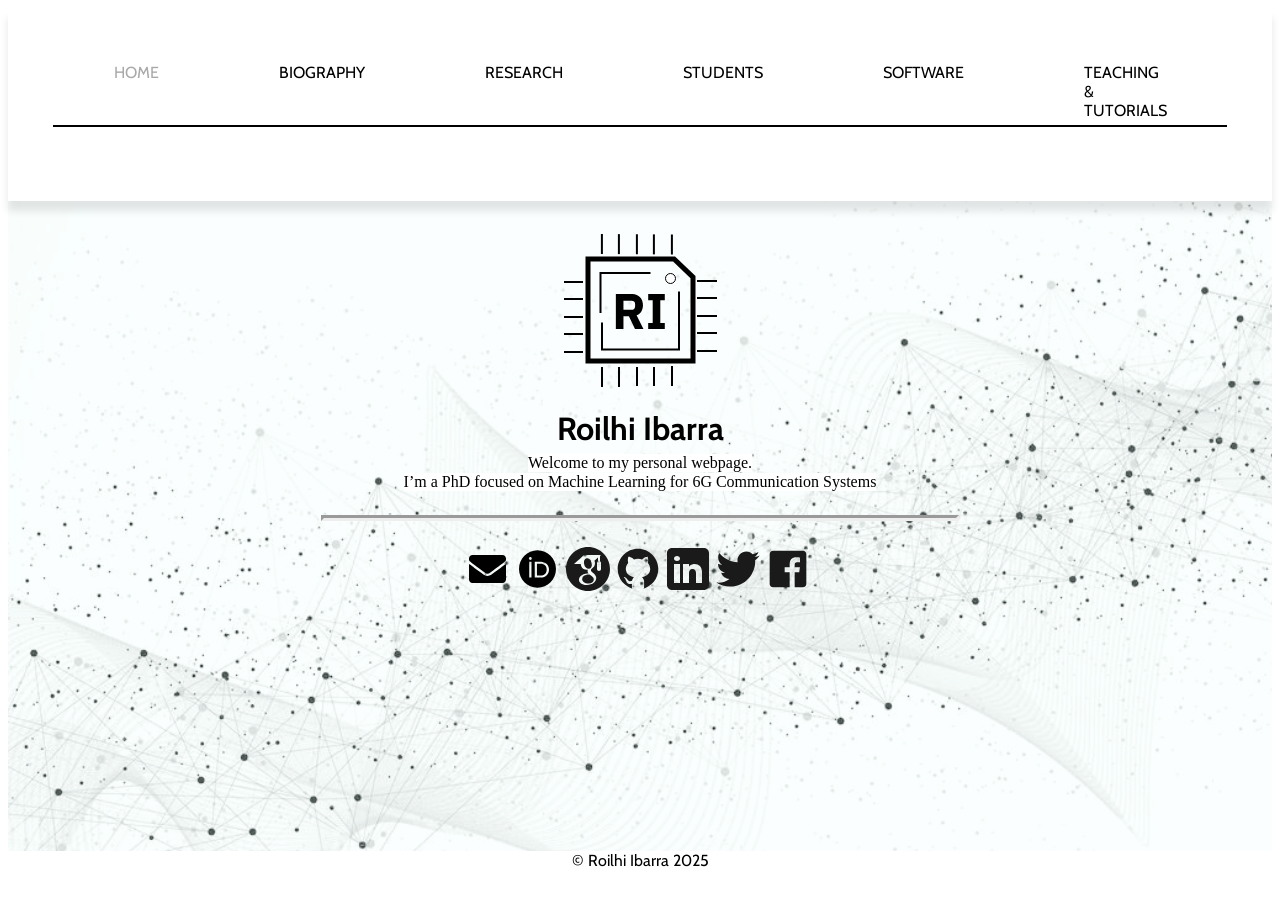
==== index.html @ 7169e662 "first commit" ====
<!DOCTYPE html>
<html lang="en">
<head>
    <meta charset="UTF-8">
    <meta name="viewport" content="width=device-width, initial-scale=1.0">
    <title> Roilhi Ibarra | Personal website </title>
    <link rel="stylesheet" href="./css/style.css">
</head>
<body>
    <div class="horizontal-menu-box">
    <nav class="horizontal-menu">
            <ul>
                <li class="horizontal-menu active">  HOME  </li>
                <li> <a href="biography.html" class="no-style"> BIOGRAPHY </a> </li>
                <li> <a href="research.html" class="no-style"> RESEARCH </a> </li>
                <li> <a href="students.html" class="no-style"> STUDENTS </a> </li>
                <li> <a href="portfolio.html" class="no-style"> SOFTWARE </a></li>
                <li> <a href="teaching_tutorials.html" class="no-style"> TEACHING & TUTORIALS </a></li>
            </ul>
        </nav>
        <div class="slider-container">
            EN <label class="switch">
                 <input type="checkbox">
                 <span class="slider"> </span>
             </label>
             ES
         </div>
    </div>
        <div class="background-container">
            <img src="/img/Logo_RFIH.svg" alt="Logo_RFIH">
            <h1> Roilhi Ibarra </h1>
            <p> Welcome to my personal webpage. </p>
            <p> I’m a PhD focused on Machine Learning for 6G 
                 Communication Systems </p>
                <hr style="width:50%">
            <ul>
                <li>
                    <div class="icon-container">
                        <a href="mailto:roilhi@gmail.com">
                            <img src="icons/envelope.svg" alt="mail-logo" class="icon" style="width: 75%;">
                        </a>
                    </div>
                </li>
                <li>
                    <div class="icon-container">
                        <a href="https://orcid.org/0000-0002-2366-0234">
                            <img src="/icons/orcid.svg" alt="orcid-logo" class="icon" style="width: 75%;">
                        </a>
                    </div>
                </li>
                <li> <div class="icon-container"> 
                    <a href="https://scholar.google.com/citations?user=oNncx8UAAAAJ&hl=es"><img src="/icons/google-scholar.svg" alt="gs_icon" class="icon"></a> 
                    </div>
                </li>
                <li>
                    <div class="icon-container"> 
                    <a href="https://github.com/roilhi"><img src="/icons/github.svg" alt="gt_icon" class="icon"> </a> 
                    </div>
                </li>
                <li>
                    <div class="icon-container"> 
                    <a href="https://www.linkedin.com/in/roilhi-frajo-ibarra-hern%C3%A1ndez-5015b366/"><img src="/icons/linkedin.svg" alt="lnk-icon" class="icon"> </a>
                    </div>
                </li>
                <li>
                    <div class="icon-container">  
                    <a href="https://x.com/roilhi"> <img src="/icons/twitter.svg" alt="tw-icon" class="icon"> </a>
                    </div>
                </li>
                <li> 
                    <div class="icon-container"> 
                    <a href="https://www.facebook.com/DrRoilhiIbarra/"> <img src="/icons/facebook.svg" alt="fb-icon" class="icon"> </a>
                    </div>
                </li>
            </ul>
        </div>
        <footer>
             &copy; Roilhi Ibarra 2025 
        </footer>
</body>
</html>
---- css/style.css ----
@import url('https://fonts.googleapis.com/css2?family=Cabin:wght@400;700&display=swap'); 

@import url('https://fonts.cdnfonts.com/css/chakra-petch');
/* Font type */
body {
    font-family: 'Cabin', sans-serif;
}

/* My navigation menu */ 
.horizontal-menu-box{
    background-color: #ffffff;
    box-shadow: 0px 10px 8px rgba(0,0,0,0.1);
    padding: 20px;
    position: relative;
}
/*
.horizontal-menu{
    background-color: #ffffff;
    box-shadow: 0px 4px 6px rgba(0,0,0,0.1);
    padding: 0;
}
*/
.horizontal-menu ul {
    list-style-type: none;
    margin: 25px;
    display: flex;
    justify-content: center;
    border-bottom: 2.5px solid #000000;
    padding: 5px;
}

.horizontal-menu li{
    float: left;
    margin-top: 5px;
    margin-right: 60px;
    margin-left: 60px;
}

.horizontal-menu li:hover{
    color: gray;
}

a.no-style{
    color:inherit;
    text-decoration: none;
    cursor: default;
}


.horizontal-menu li.active{
    color: darkgray;
}

.background-container {
    background-image: url('/img/bg_ai_website.svg'); /* Replace 'your-image.jpg' with the path to your image */
    background-size: cover; /* Ensures the image covers the entire container */
    background-position: center; /* Centers the image */
    background-repeat: repeat; 
    height: 650px; /* Set the height of the container */
    display: flex;
    flex-direction: column;
    justify-content: center;
    align-items: center;
}
.background-container img{
    margin-top: -200px;
}

.background-container h1{
    margin-top: -15 px;
    font-size: 65;
}
.background-container p{
    font-family: Chakra Petch Medium;
    font-size: 24;
    margin-top: -15px;
    background-color: #ffffff;
}

.background-container hr{
    display: block;
    margin-top: 0.5em;
    margin-bottom: 0.5em;
    margin-left: auto;
    margin-right: auto;
    border-style: inset;
    border-width: 3px;
}

.background-container ul{
    list-style-type: none;
    display: flex;
    justify-content: center;
    margin: 10px;
    padding: 10px;
    margin-top: 40px;
    margin-left: 15px;
    margin-right: 20px;
}


.icon-container {
    display: inline-block;
    text-align: center;
}

.icon {
    width: 50px; /* Set the size of your icon */
    height: 50px; /* Maintain the aspect ratio */
    transition: transform 0.3s ease; /* Smooth scaling effect */
}

.icon:hover {
    transform: scale(1.2); /* Increase size by 20% */
}


.switch{
    position: relative;
    display: inline-block;
    width: 45px;
    height: 29px;
}

.switch input{
    opacity: 0;
    width: 0;
    height: 0;
}

.slider{
    position: absolute;
    cursor: pointer;
    top: 0;
    left: 0;
    right: 0;
    bottom: 0;
    background-color: #ccc;
    -webkit-transition: .4s;
    transition: 4s;
}

.slider:before{
    position: absolute;
    content: "";
    height: 18px;
    width: 18px;
    bottom: 3px;
    top: 4px;
    background-color: white;
    -webkit-transition: .4s;
    transition: .4s;
}

input:checked + .slider{
    background-color: #ccc;
}

input:focus + .slider{
    box-shadow: 0 0 1px #ccc;
}

input:checked + .slider:before{
    -webkit-transform: translateX(26px);
    -ms-transform: translateX(26px);
    transform: translateX(26px);
}
/* Slider round */
.slider.round{
    border-radius: 34px;
}

.slider.round:before{
    border-radius: 50%;
}

.slider-container{
    position: relative;
    margin-right: 0;
    margin-left: 0;
    top: 0;
    left: 1275px;
}
footer {
  text-align: center;
}
.bio-container{
    margin-top: 50px;
    margin-left: 500px;
    margin-right: 50px;
}

.content-container{
    margin-top: 50px;
    margin-left: 350px;
    margin-right: 100px;
}
.prof_pic{
    float: left;
    margin-top: 100px;
    margin-left: 200px;
}
.badge_image.img {
    display: block;
    border-radius: 40%;
}

.column {
  float: left;
  width: 75%;
  padding: 0 10px;
}

/* Remove extra left and right margins, due to padding in columns */
.row {margin: 0 -5px;}

/* Clear floats after the columns */
.row:after {
  content: "";
  display: table;
  clear: both;
}

/* Style the counter cards */
.card {
  box-shadow: 0 4px 8px 0 rgba(0, 0, 0, 0.2); /* this adds the "card" effect */
  padding: 16px;
  text-align: center;
  background-color: #ffffff;
  margin-bottom: 30px;
}

/* Responsive columns - one column layout (vertical) on small screens */
@media screen and (max-width: 600px) {
  .column {
    width: 100%;
    display: block;
    margin-bottom: 20px;
  }
}
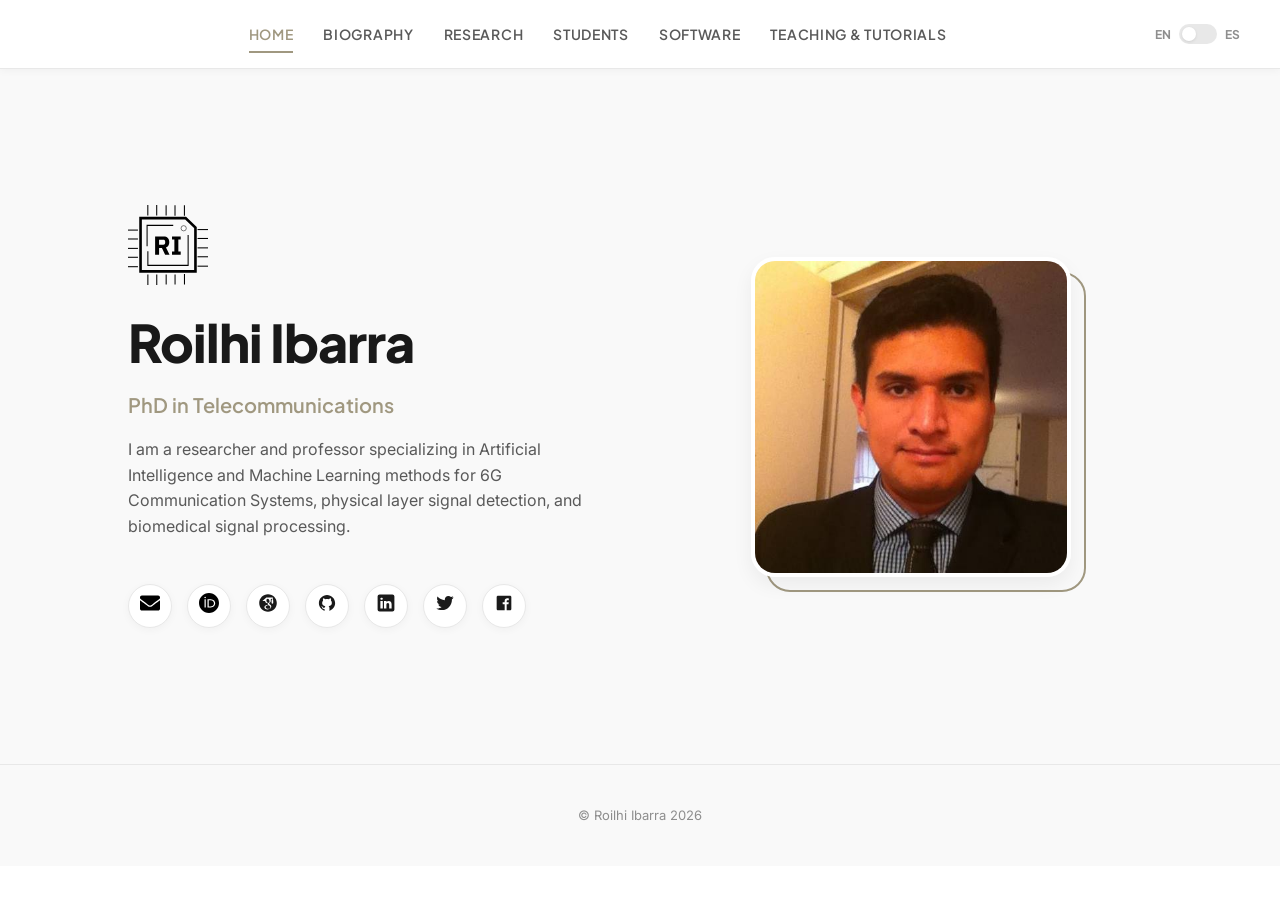
==== commit 20fb9c91: "Redesign portfolio with warm-minimalist aesthetic inspired by Behance mockup" ====
--- a/index.html
+++ b/index.html
@@ -3,79 +3,88 @@
 <head>
     <meta charset="UTF-8">
     <meta name="viewport" content="width=device-width, initial-scale=1.0">
-    <title> Roilhi Ibarra | Personal website </title>
+    <title>Roilhi Ibarra | Personal Website</title>
     <link rel="stylesheet" href="./css/style.css">
+    <link rel="icon" type="image/x-icon" href="/img/Logo_RFIH.ico">
 </head>
 <body>
     <div class="horizontal-menu-box">
-    <nav class="horizontal-menu">
+        <nav class="horizontal-menu">
             <ul>
-                <li class="horizontal-menu active">  HOME  </li>
-                <li> <a href="biography.html" class="no-style"> BIOGRAPHY </a> </li>
-                <li> <a href="research.html" class="no-style"> RESEARCH </a> </li>
-                <li> <a href="students.html" class="no-style"> STUDENTS </a> </li>
-                <li> <a href="portfolio.html" class="no-style"> SOFTWARE </a></li>
-                <li> <a href="teaching_tutorials.html" class="no-style"> TEACHING & TUTORIALS </a></li>
+                <li class="active"><a href="index.html">HOME</a></li>
+                <li><a href="biography.html">BIOGRAPHY</a></li>
+                <li><a href="research.html">RESEARCH</a></li>
+                <li><a href="students.html">STUDENTS</a></li>
+                <li><a href="portfolio.html">SOFTWARE</a></li>
+                <li><a href="teaching_tutorials.html">TEACHING & TUTORIALS</a></li>
             </ul>
         </nav>
         <div class="slider-container">
-            EN <label class="switch">
-                 <input type="checkbox">
-                 <span class="slider"> </span>
-             </label>
-             ES
-         </div>
+            EN 
+            <label class="switch">
+                <input type="checkbox">
+                <span class="slider"></span>
+            </label>
+            ES
+        </div>
     </div>
-        <div class="background-container">
-            <img src="/img/Logo_RFIH.svg" alt="Logo_RFIH">
-            <h1> Roilhi Ibarra </h1>
-            <p> Welcome to my personal webpage. </p>
-            <p> I’m a PhD focused on Machine Learning for 6G 
-                 Communication Systems </p>
-                <hr style="width:50%">
-            <ul>
-                <li>
+
+    <div class="background-container">
+        <div class="hero-wrapper">
+            <div class="hero-content">
+                <img src="/img/Logo_RFIH.svg" alt="Logo_RFIH" class="hero-logo">
+                <h1>Roilhi Ibarra</h1>
+                <div class="subtitle">PhD in Telecommunications</div>
+                <p class="description">
+                    I am a researcher and professor specializing in Artificial Intelligence and Machine Learning methods for 6G Communication Systems, physical layer signal detection, and biomedical signal processing.
+                </p>
+                <div class="social-icons-list">
                     <div class="icon-container">
-                        <a href="mailto:roilhi@gmail.com">
-                            <img src="icons/envelope.svg" alt="mail-logo" class="icon" style="width: 75%;">
+                        <a href="mailto:roilhi@gmail.com" title="Email">
+                            <img src="icons/envelope.svg" alt="mail" class="icon">
                         </a>
                     </div>
-                </li>
-                <li>
                     <div class="icon-container">
-                        <a href="https://orcid.org/0000-0002-2366-0234">
-                            <img src="/icons/orcid.svg" alt="orcid-logo" class="icon" style="width: 75%;">
+                        <a href="https://orcid.org/0000-0002-2366-0234" target="_blank" title="ORCID">
+                            <img src="icons/orcid.svg" alt="orcid" class="icon">
                         </a>
                     </div>
-                </li>
-                <li> <div class="icon-container"> 
-                    <a href="https://scholar.google.com/citations?user=oNncx8UAAAAJ&hl=es"><img src="/icons/google-scholar.svg" alt="gs_icon" class="icon"></a> 
+                    <div class="icon-container">
+                        <a href="https://scholar.google.com/citations?user=oNncx8UAAAAJ&hl=es" target="_blank" title="Google Scholar">
+                            <img src="icons/google-scholar.svg" alt="scholar" class="icon">
+                        </a>
                     </div>
-                </li>
-                <li>
-                    <div class="icon-container"> 
-                    <a href="https://github.com/roilhi"><img src="/icons/github.svg" alt="gt_icon" class="icon"> </a> 
+                    <div class="icon-container">
+                        <a href="https://github.com/roilhi" target="_blank" title="GitHub">
+                            <img src="icons/github.svg" alt="github" class="icon">
+                        </a>
                     </div>
-                </li>
-                <li>
-                    <div class="icon-container"> 
-                    <a href="https://www.linkedin.com/in/roilhi-frajo-ibarra-hern%C3%A1ndez-5015b366/"><img src="/icons/linkedin.svg" alt="lnk-icon" class="icon"> </a>
+                    <div class="icon-container">
+                        <a href="https://www.linkedin.com/in/roilhi-frajo-ibarra-hern%C3%A1ndez-5015b366/" target="_blank" title="LinkedIn">
+                            <img src="icons/linkedin.svg" alt="linkedin" class="icon">
+                        </a>
                     </div>
-                </li>
-                <li>
-                    <div class="icon-container">  
-                    <a href="https://x.com/roilhi"> <img src="/icons/twitter.svg" alt="tw-icon" class="icon"> </a>
+                    <div class="icon-container">
+                        <a href="https://x.com/roilhi" target="_blank" title="X (Twitter)">
+                            <img src="icons/twitter.svg" alt="twitter" class="icon">
+                        </a>
                     </div>
-                </li>
-                <li> 
-                    <div class="icon-container"> 
-                    <a href="https://www.facebook.com/DrRoilhiIbarra/"> <img src="/icons/facebook.svg" alt="fb-icon" class="icon"> </a>
+                    <div class="icon-container">
+                        <a href="https://www.facebook.com/DrRoilhiIbarra/" target="_blank" title="Facebook">
+                            <img src="icons/facebook.svg" alt="facebook" class="icon">
+                        </a>
                     </div>
-                </li>
-            </ul>
+                </div>
+            </div>
+            <div class="prof-pic-container">
+                <div class="prof-pic-frame"></div>
+                <img src="roilhi_profile.jpg" alt="Dr. Roilhi Ibarra" class="badge_image">
+            </div>
         </div>
-        <footer>
-             &copy; Roilhi Ibarra 2025 
-        </footer>
+    </div>
+
+    <footer>
+        <p>&copy; Roilhi Ibarra 2026</p>
+    </footer>
 </body>
 </html>
--- a/css/style.css
+++ b/css/style.css
@@ -1,240 +1,710 @@
-@import url('https://fonts.googleapis.com/css2?family=Cabin:wght@400;700&display=swap'); 
-
-@import url('https://fonts.cdnfonts.com/css/chakra-petch');
-/* Font type */
+/* ----------------------------------------------------
+   PREMIUM PORTFOLIO DESIGN SYSTEM
+   Dr. Roilhi Ibarra - Portfolio Redesign
+   ---------------------------------------------------- */
+
+@import url('https://fonts.googleapis.com/css2?family=Inter:wght@300;400;500;600&family=Plus+Jakarta+Sans:wght@400;500;600;700;800&display=swap');
+
+:root {
+    /* Fonts */
+    --font-heading: 'Plus Jakarta Sans', sans-serif;
+    --font-body: 'Inter', sans-serif;
+
+    /* Colors */
+    --bg-primary: #FFFFFF;
+    --bg-secondary: #F9F9F9;
+    --bg-tertiary: #F3F3F3;
+    
+    --text-primary: #191919;
+    --text-secondary: #595959;
+    --text-muted: #8E8E8E;
+    
+    --accent: #A09880; /* Earthy muted gold */
+    --accent-hover: #807860;
+    --accent-light: rgba(160, 152, 128, 0.1); /* 10% opacity gold */
+    
+    --border-color: #E8E8E8;
+    --card-bg: #FFFFFF;
+
+    /* Shadows */
+    --shadow-sm: 0 2px 8px rgba(0, 0, 0, 0.04);
+    --shadow-md: 0 8px 20px rgba(0, 0, 0, 0.06);
+    --shadow-lg: 0 16px 36px rgba(0, 0, 0, 0.08);
+
+    /* Transitions */
+    --transition-smooth: all 0.3s cubic-bezier(0.25, 0.8, 0.25, 1);
+    --transition-quick: all 0.2s ease;
+}
+
+/* ----------------------------------------------------
+   BASE STYLES
+   ---------------------------------------------------- */
+* {
+    box-sizing: border-box;
+    margin: 0;
+    padding: 0;
+}
+
 body {
-    font-family: 'Cabin', sans-serif;
-}
-
-/* My navigation menu */ 
-.horizontal-menu-box{
-    background-color: #ffffff;
-    box-shadow: 0px 10px 8px rgba(0,0,0,0.1);
-    padding: 20px;
-    position: relative;
-}
-/*
-.horizontal-menu{
-    background-color: #ffffff;
-    box-shadow: 0px 4px 6px rgba(0,0,0,0.1);
-    padding: 0;
-}
-*/
+    font-family: var(--font-body);
+    background-color: var(--bg-primary);
+    color: var(--text-secondary);
+    line-height: 1.6;
+    overflow-x: hidden;
+    -webkit-font-smoothing: antialiased;
+}
+
+h1, h2, h3, h4, h5, h6 {
+    font-family: var(--font-heading);
+    color: var(--text-primary);
+    font-weight: 700;
+    line-height: 1.3;
+}
+
+a {
+    color: var(--accent);
+    text-decoration: none;
+    transition: var(--transition-quick);
+}
+
+a:hover {
+    color: var(--accent-hover);
+}
+
+ul {
+    list-style-position: inside;
+}
+
+/* ----------------------------------------------------
+   HEADER & STICKY NAVIGATION
+   ---------------------------------------------------- */
+.horizontal-menu-box {
+    background-color: rgba(255, 255, 255, 0.95);
+    backdrop-filter: blur(10px);
+    border-bottom: 1px solid var(--border-color);
+    padding: 15px 40px;
+    position: sticky;
+    top: 0;
+    z-index: 100;
+    display: flex;
+    justify-content: space-between;
+    align-items: center;
+    box-shadow: var(--shadow-sm);
+}
+
+.horizontal-menu {
+    width: 100%;
+}
+
 .horizontal-menu ul {
     list-style-type: none;
-    margin: 25px;
-    display: flex;
-    justify-content: center;
-    border-bottom: 2.5px solid #000000;
-    padding: 5px;
-}
-
-.horizontal-menu li{
-    float: left;
-    margin-top: 5px;
-    margin-right: 60px;
-    margin-left: 60px;
-}
-
-.horizontal-menu li:hover{
-    color: gray;
-}
-
-a.no-style{
-    color:inherit;
-    text-decoration: none;
-    cursor: default;
-}
-
-
-.horizontal-menu li.active{
-    color: darkgray;
-}
-
-.background-container {
-    background-image: url('/img/bg_ai_website.svg'); /* Replace 'your-image.jpg' with the path to your image */
-    background-size: cover; /* Ensures the image covers the entire container */
-    background-position: center; /* Centers the image */
-    background-repeat: repeat; 
-    height: 650px; /* Set the height of the container */
-    display: flex;
-    flex-direction: column;
+    display: flex;
     justify-content: center;
     align-items: center;
-}
-.background-container img{
-    margin-top: -200px;
-}
-
-.background-container h1{
-    margin-top: -15 px;
-    font-size: 65;
-}
-.background-container p{
-    font-family: Chakra Petch Medium;
-    font-size: 24;
-    margin-top: -15px;
-    background-color: #ffffff;
-}
-
-.background-container hr{
-    display: block;
-    margin-top: 0.5em;
-    margin-bottom: 0.5em;
-    margin-left: auto;
-    margin-right: auto;
-    border-style: inset;
-    border-width: 3px;
-}
-
-.background-container ul{
-    list-style-type: none;
-    display: flex;
-    justify-content: center;
-    margin: 10px;
-    padding: 10px;
-    margin-top: 40px;
-    margin-left: 15px;
-    margin-right: 20px;
-}
-
-
-.icon-container {
-    display: inline-block;
-    text-align: center;
-}
-
-.icon {
-    width: 50px; /* Set the size of your icon */
-    height: 50px; /* Maintain the aspect ratio */
-    transition: transform 0.3s ease; /* Smooth scaling effect */
-}
-
-.icon:hover {
-    transform: scale(1.2); /* Increase size by 20% */
-}
-
-
-.switch{
+    gap: 30px;
+}
+
+.horizontal-menu li {
+    font-family: var(--font-heading);
+    font-size: 14px;
+    font-weight: 600;
+    letter-spacing: 0.05em;
+    position: relative;
+    padding: 8px 0;
+}
+
+.horizontal-menu a {
+    color: var(--text-secondary);
+    text-transform: uppercase;
+}
+
+.horizontal-menu a:hover,
+.horizontal-menu li.active a,
+.horizontal-menu li.active {
+    color: var(--accent) !important;
+}
+
+/* Underline Animation */
+.horizontal-menu li::after {
+    content: '';
+    position: absolute;
+    bottom: 0;
+    left: 0;
+    width: 0;
+    height: 2px;
+    background-color: var(--accent);
+    transition: var(--transition-quick);
+}
+
+.horizontal-menu li:hover::after,
+.horizontal-menu li.active::after {
+    width: 100%;
+}
+
+/* Language Switcher */
+.slider-container {
+    display: flex;
+    align-items: center;
+    font-family: var(--font-heading);
+    font-size: 12px;
+    font-weight: 700;
+    color: var(--text-muted);
+    gap: 8px;
+    white-space: nowrap;
+}
+
+.switch {
     position: relative;
     display: inline-block;
-    width: 45px;
-    height: 29px;
-}
-
-.switch input{
+    width: 38px;
+    height: 20px;
+}
+
+.switch input {
     opacity: 0;
     width: 0;
     height: 0;
 }
 
-.slider{
+.slider {
     position: absolute;
     cursor: pointer;
     top: 0;
     left: 0;
     right: 0;
     bottom: 0;
-    background-color: #ccc;
-    -webkit-transition: .4s;
-    transition: 4s;
-}
-
-.slider:before{
+    background-color: var(--border-color);
+    border-radius: 20px;
+    transition: var(--transition-quick);
+}
+
+.slider:before {
     position: absolute;
     content: "";
-    height: 18px;
-    width: 18px;
+    height: 14px;
+    width: 14px;
+    left: 3px;
     bottom: 3px;
-    top: 4px;
     background-color: white;
-    -webkit-transition: .4s;
-    transition: .4s;
-}
-
-input:checked + .slider{
-    background-color: #ccc;
-}
-
-input:focus + .slider{
-    box-shadow: 0 0 1px #ccc;
-}
-
-input:checked + .slider:before{
-    -webkit-transform: translateX(26px);
-    -ms-transform: translateX(26px);
-    transform: translateX(26px);
-}
-/* Slider round */
-.slider.round{
-    border-radius: 34px;
-}
-
-.slider.round:before{
     border-radius: 50%;
-}
-
-.slider-container{
+    transition: var(--transition-quick);
+    box-shadow: 0 1px 3px rgba(0,0,0,0.1);
+}
+
+input:checked + .slider {
+    background-color: var(--accent);
+}
+
+input:checked + .slider:before {
+    transform: translateX(18px);
+}
+
+/* ----------------------------------------------------
+   HOME / HERO SECTION
+   ---------------------------------------------------- */
+.background-container {
+    background-color: var(--bg-secondary);
+    min-height: calc(85vh - 70px);
+    display: flex;
+    justify-content: center;
+    align-items: center;
+    padding: 60px 10%;
     position: relative;
-    margin-right: 0;
-    margin-left: 0;
-    top: 0;
-    left: 1275px;
-}
+}
+
+/* Modern Two Column Hero layout (when we update index.html) */
+.hero-wrapper {
+    display: grid;
+    grid-template-columns: 1fr 1fr;
+    gap: 60px;
+    align-items: center;
+    width: 100%;
+    max-width: 1200px;
+}
+
+.hero-content {
+    display: flex;
+    flex-direction: column;
+    align-items: flex-start;
+}
+
+.hero-logo {
+    width: 80px;
+    height: 80px;
+    margin-bottom: 24px;
+    animation: rotateSlow 20s linear infinite;
+}
+
+@keyframes rotateSlow {
+    from { transform: rotate(0deg); }
+    to { transform: rotate(360deg); }
+}
+
+.hero-content h1 {
+    font-size: 52px;
+    font-weight: 800;
+    margin-bottom: 12px;
+    letter-spacing: -0.02em;
+    color: var(--text-primary);
+}
+
+.hero-content .subtitle {
+    font-size: 20px;
+    color: var(--accent);
+    font-family: var(--font-heading);
+    font-weight: 600;
+    margin-bottom: 16px;
+}
+
+.hero-content .description {
+    font-size: 16px;
+    color: var(--text-secondary);
+    margin-bottom: 30px;
+    max-width: 500px;
+}
+
+/* Profile Picture Frame Effect */
+.prof-pic-container {
+    position: relative;
+    width: 320px;
+    height: 320px;
+    justify-self: center;
+}
+
+.prof-pic-frame {
+    position: absolute;
+    top: 15px;
+    left: 15px;
+    width: 100%;
+    height: 100%;
+    border: 2px solid var(--accent);
+    border-radius: 24px;
+    z-index: 1;
+    transition: var(--transition-smooth);
+}
+
+.prof-pic-container:hover .prof-pic-frame {
+    transform: translate(-8px, -8px);
+    background-color: var(--accent-light);
+}
+
+.badge_image {
+    position: relative;
+    width: 100%;
+    height: 100%;
+    object-fit: cover;
+    border-radius: 24px;
+    border: 4px solid var(--bg-primary);
+    box-shadow: var(--shadow-md);
+    z-index: 2;
+    transition: var(--transition-smooth);
+}
+
+.prof-pic-container:hover .badge_image {
+    transform: translate(4px, 4px);
+}
+
+/* Social Icons */
+.background-container ul,
+.social-icons-list {
+    list-style-type: none;
+    display: flex;
+    gap: 15px;
+    margin-top: 15px;
+}
+
+.icon-container {
+    width: 44px;
+    height: 44px;
+    background-color: var(--bg-primary);
+    border: 1px solid var(--border-color);
+    border-radius: 50%;
+    display: flex;
+    justify-content: center;
+    align-items: center;
+    transition: var(--transition-smooth);
+    box-shadow: var(--shadow-sm);
+}
+
+.icon-container:hover {
+    border-color: var(--accent);
+    transform: translateY(-4px);
+    box-shadow: var(--shadow-md);
+}
+
+.icon {
+    width: 20px;
+    height: 20px;
+    transition: var(--transition-quick);
+}
+
+.icon-container:hover .icon {
+    filter: sepia(50%) saturate(1000%) hue-rotate(10deg); /* shift icon to goldish tint if black */
+}
+
+/* ----------------------------------------------------
+   CONTAINERS & LAYOUT UTILITIES
+   ---------------------------------------------------- */
+.content-container,
+.bio-container {
+    max-width: 1100px;
+    margin: 60px auto;
+    padding: 0 40px;
+}
+
+.grid-2 {
+    display: grid;
+    grid-template-columns: 1fr 1fr;
+    gap: 40px;
+}
+
+.grid-3 {
+    display: grid;
+    grid-template-columns: 1fr 1fr 1fr;
+    gap: 30px;
+}
+
+@media screen and (max-width: 900px) {
+    .grid-2, .grid-3, .hero-wrapper {
+        grid-template-columns: 1fr;
+        gap: 40px;
+    }
+    .background-container {
+        padding: 40px 20px;
+    }
+    .horizontal-menu-box {
+        flex-direction: column;
+        gap: 15px;
+        padding: 15px 20px;
+    }
+}
+
+/* ----------------------------------------------------
+   TIMELINE (For Biography)
+   ---------------------------------------------------- */
+.timeline {
+    position: relative;
+    margin: 40px 0;
+    padding-left: 30px;
+    border-left: 2px solid var(--border-color);
+}
+
+.timeline-item {
+    position: relative;
+    margin-bottom: 40px;
+}
+
+.timeline-item::before {
+    content: '';
+    position: absolute;
+    left: -37px;
+    top: 5px;
+    width: 12px;
+    height: 12px;
+    border-radius: 50%;
+    background-color: var(--accent);
+    border: 3px solid var(--bg-primary);
+    box-shadow: 0 0 0 3px var(--accent-light);
+    transition: var(--transition-quick);
+}
+
+.timeline-item:hover::before {
+    background-color: var(--accent-hover);
+    transform: scale(1.2);
+}
+
+.timeline-date {
+    font-family: var(--font-heading);
+    font-size: 13px;
+    font-weight: 700;
+    color: var(--accent);
+    margin-bottom: 5px;
+}
+
+.timeline-title {
+    font-size: 18px;
+    margin-bottom: 5px;
+}
+
+.timeline-institution {
+    font-size: 14px;
+    color: var(--text-muted);
+    margin-bottom: 10px;
+}
+
+/* ----------------------------------------------------
+   CARDS (For Students, Projects, Courses)
+   ---------------------------------------------------- */
+.card {
+    background-color: var(--card-bg);
+    border: 1px solid var(--border-color);
+    border-radius: 16px;
+    padding: 30px;
+    transition: var(--transition-smooth);
+    box-shadow: var(--shadow-sm);
+    display: flex;
+    flex-direction: column;
+    height: 100%;
+}
+
+.card:hover {
+    transform: translateY(-6px);
+    box-shadow: var(--shadow-md);
+    border-color: var(--accent);
+}
+
+.card h3 {
+    font-size: 20px;
+    margin-bottom: 10px;
+    color: var(--text-primary);
+}
+
+.card p {
+    font-size: 14px;
+    color: var(--text-secondary);
+    margin-bottom: 15px;
+}
+
+.card .institution {
+    font-weight: 600;
+    color: var(--accent);
+    font-size: 13px;
+    margin-bottom: 8px;
+}
+
+/* ----------------------------------------------------
+   TAGS & BADGES
+   ---------------------------------------------------- */
+.tag-container {
+    display: flex;
+    flex-wrap: wrap;
+    gap: 8px;
+    margin: 15px 0;
+}
+
+.tag {
+    background-color: var(--bg-secondary);
+    border: 1px solid var(--border-color);
+    color: var(--text-secondary);
+    padding: 4px 12px;
+    border-radius: 20px;
+    font-size: 12px;
+    font-weight: 500;
+    transition: var(--transition-quick);
+}
+
+.tag-accent {
+    background-color: var(--accent-light);
+    border: 1px solid rgba(160, 152, 128, 0.2);
+    color: var(--accent-hover);
+}
+
+.tag:hover {
+    background-color: var(--accent);
+    color: white;
+    border-color: var(--accent);
+}
+
+/* ----------------------------------------------------
+   BUTTONS
+   ---------------------------------------------------- */
+.btn {
+    display: inline-flex;
+    align-items: center;
+    justify-content: center;
+    padding: 12px 24px;
+    border-radius: 30px;
+    font-family: var(--font-heading);
+    font-weight: 600;
+    font-size: 14px;
+    cursor: pointer;
+    transition: var(--transition-smooth);
+    border: none;
+    gap: 8px;
+}
+
+.btn-primary {
+    background-color: var(--accent);
+    color: white !important;
+    box-shadow: 0 4px 12px rgba(160, 152, 128, 0.2);
+}
+
+.btn-primary:hover {
+    background-color: var(--accent-hover);
+    transform: translateY(-2px);
+    box-shadow: 0 6px 16px rgba(160, 152, 128, 0.3);
+}
+
+.btn-secondary {
+    background-color: transparent;
+    border: 1px solid var(--accent);
+    color: var(--accent) !important;
+}
+
+.btn-secondary:hover {
+    background-color: var(--accent-light);
+    transform: translateY(-2px);
+}
+
+/* Original numerical methods button override */
+.button-6 {
+    background: none;
+    border: none;
+    padding: 0;
+}
+
+/* ----------------------------------------------------
+   PUBLICATIONS (For Research)
+   ---------------------------------------------------- */
+.section-title {
+    font-size: 28px;
+    margin-bottom: 25px;
+    border-left: 4px solid var(--accent);
+    padding-left: 15px;
+}
+
+.publication-list {
+    list-style-type: none;
+    margin: 20px 0 40px 0;
+}
+
+.publication-item {
+    padding: 20px;
+    border-bottom: 1px solid var(--border-color);
+    transition: var(--transition-quick);
+    position: relative;
+    border-radius: 8px;
+}
+
+.publication-item:hover {
+    background-color: var(--bg-secondary);
+}
+
+.pub-category {
+    font-family: var(--font-heading);
+    font-size: 11px;
+    font-weight: 700;
+    text-transform: uppercase;
+    color: var(--accent);
+    letter-spacing: 0.1em;
+    margin-bottom: 6px;
+    display: inline-block;
+}
+
+.publication-item h4 {
+    font-size: 16px;
+    margin-bottom: 8px;
+    line-height: 1.4;
+}
+
+.publication-item h4 a {
+    color: var(--text-primary);
+}
+
+.publication-item h4 a:hover {
+    color: var(--accent);
+}
+
+.pub-authors {
+    font-size: 14px;
+    color: var(--text-secondary);
+}
+
+.pub-meta {
+    font-size: 13px;
+    color: var(--text-muted);
+    font-style: italic;
+    margin-top: 4px;
+}
+
+/* ----------------------------------------------------
+   STUDY MATERIALS TABLE (For Course)
+   ---------------------------------------------------- */
+.table-responsive {
+    overflow-x: auto;
+    margin: 30px 0;
+    border-radius: 12px;
+    border: 1px solid var(--border-color);
+    box-shadow: var(--shadow-sm);
+}
+
+table.study-materials {
+    width: 100%;
+    border-collapse: collapse;
+    background-color: white;
+}
+
+table.study-materials th {
+    background-color: var(--bg-secondary);
+    color: var(--text-primary);
+    font-family: var(--font-heading);
+    font-weight: 600;
+    font-size: 13px;
+    text-transform: uppercase;
+    letter-spacing: 0.05em;
+    padding: 16px 20px;
+    border-bottom: 2px solid var(--border-color);
+    text-align: left;
+}
+
+table.study-materials td {
+    padding: 16px 20px;
+    border-bottom: 1px solid var(--border-color);
+    font-size: 14px;
+    color: var(--text-secondary);
+    transition: var(--transition-quick);
+}
+
+table.study-materials tr:last-child td {
+    border-bottom: none;
+}
+
+table.study-materials tr:hover td {
+    background-color: var(--bg-secondary);
+}
+
+/* Pill styling inside tables */
+.pill-link {
+    display: inline-flex;
+    align-items: center;
+    padding: 6px 12px;
+    background-color: var(--accent-light);
+    color: var(--accent-hover) !important;
+    border: 1px solid rgba(160, 152, 128, 0.2);
+    border-radius: 30px;
+    font-size: 11px;
+    font-weight: 600;
+    transition: var(--transition-quick);
+    margin-right: 5px;
+    margin-bottom: 5px;
+}
+
+.pill-link:hover {
+    background-color: var(--accent);
+    color: white !important;
+    transform: translateY(-1px);
+}
+
+.pill-link-video {
+    background-color: rgba(220, 53, 69, 0.08);
+    color: #dc3545 !important;
+    border-color: rgba(220, 53, 69, 0.15);
+}
+
+.pill-link-video:hover {
+    background-color: #dc3545;
+    color: white !important;
+    border-color: #dc3545;
+}
+
+/* ----------------------------------------------------
+   FOOTER
+   ---------------------------------------------------- */
 footer {
-  text-align: center;
-}
-.bio-container{
-    margin-top: 50px;
-    margin-left: 500px;
-    margin-right: 50px;
-}
-
-.content-container{
-    margin-top: 50px;
-    margin-left: 350px;
-    margin-right: 100px;
-}
-.prof_pic{
-    float: left;
-    margin-top: 100px;
-    margin-left: 200px;
-}
-.badge_image.img {
-    display: block;
-    border-radius: 40%;
-}
-
-.column {
-  float: left;
-  width: 75%;
-  padding: 0 10px;
-}
-
-/* Remove extra left and right margins, due to padding in columns */
-.row {margin: 0 -5px;}
-
-/* Clear floats after the columns */
-.row:after {
-  content: "";
-  display: table;
-  clear: both;
-}
-
-/* Style the counter cards */
-.card {
-  box-shadow: 0 4px 8px 0 rgba(0, 0, 0, 0.2); /* this adds the "card" effect */
-  padding: 16px;
-  text-align: center;
-  background-color: #ffffff;
-  margin-bottom: 30px;
-}
-
-/* Responsive columns - one column layout (vertical) on small screens */
-@media screen and (max-width: 600px) {
-  .column {
-    width: 100%;
-    display: block;
-    margin-bottom: 20px;
-  }
-}+    padding: 40px 20px;
+    border-top: 1px solid var(--border-color);
+    background-color: var(--bg-secondary);
+    text-align: center;
+    font-size: 13px;
+    color: var(--text-muted);
+}
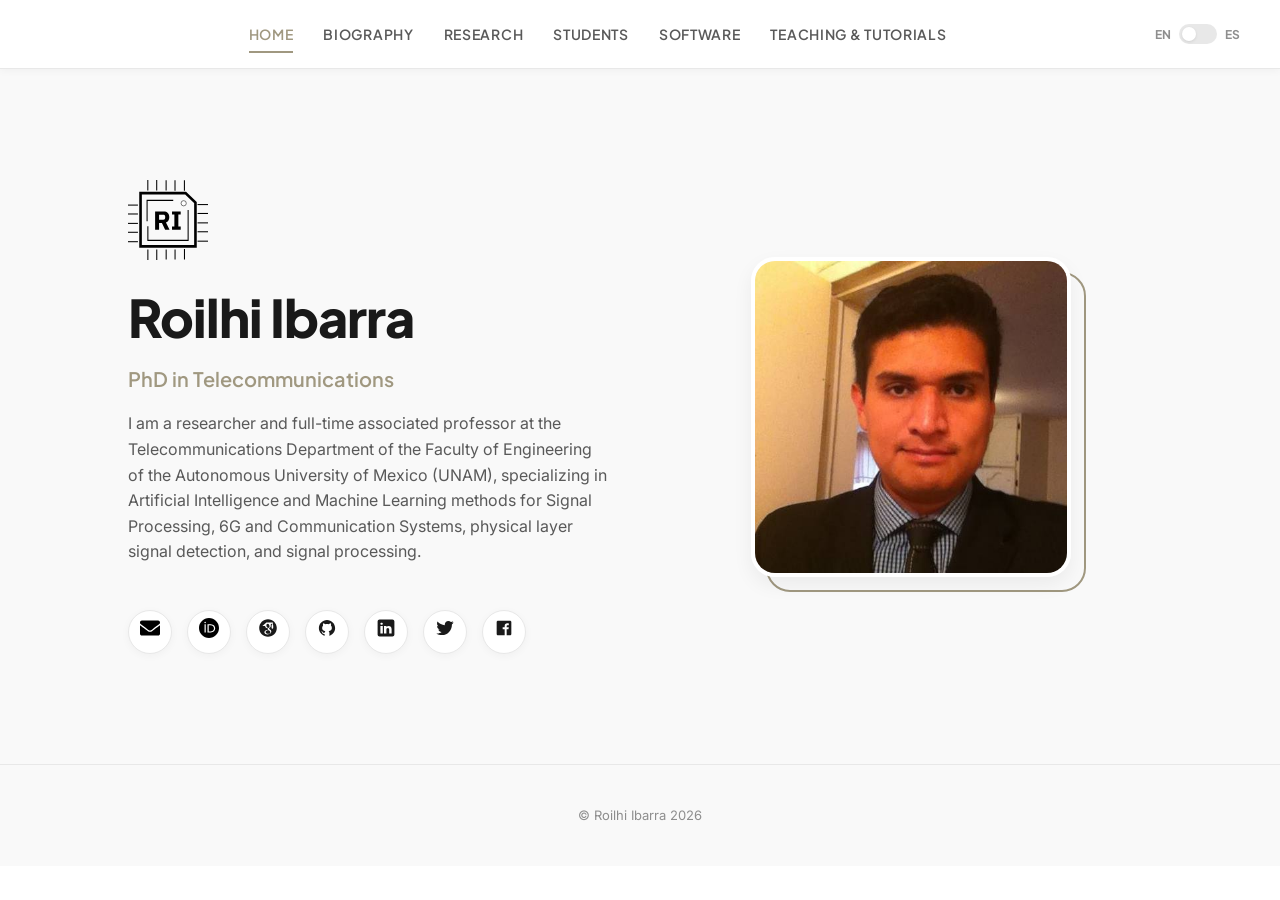
==== commit 49dbd37f: "cambios unam" ====
--- a/index.html
+++ b/index.html
@@ -36,7 +36,11 @@
                 <h1>Roilhi Ibarra</h1>
                 <div class="subtitle">PhD in Telecommunications</div>
                 <p class="description">
-                    I am a researcher and professor specializing in Artificial Intelligence and Machine Learning methods for 6G Communication Systems, physical layer signal detection, and biomedical signal processing.
+                    I am a researcher and full-time associated professor at the Telecommunications Department 
+                    of the Faculty of Engineering of the Autonomous University of Mexico (UNAM),
+                    specializing in Artificial Intelligence and Machine Learning methods for Signal Processing,
+                    6G and Communication Systems, physical layer signal detection, and 
+                    signal processing.
                 </p>
                 <div class="social-icons-list">
                     <div class="icon-container">
